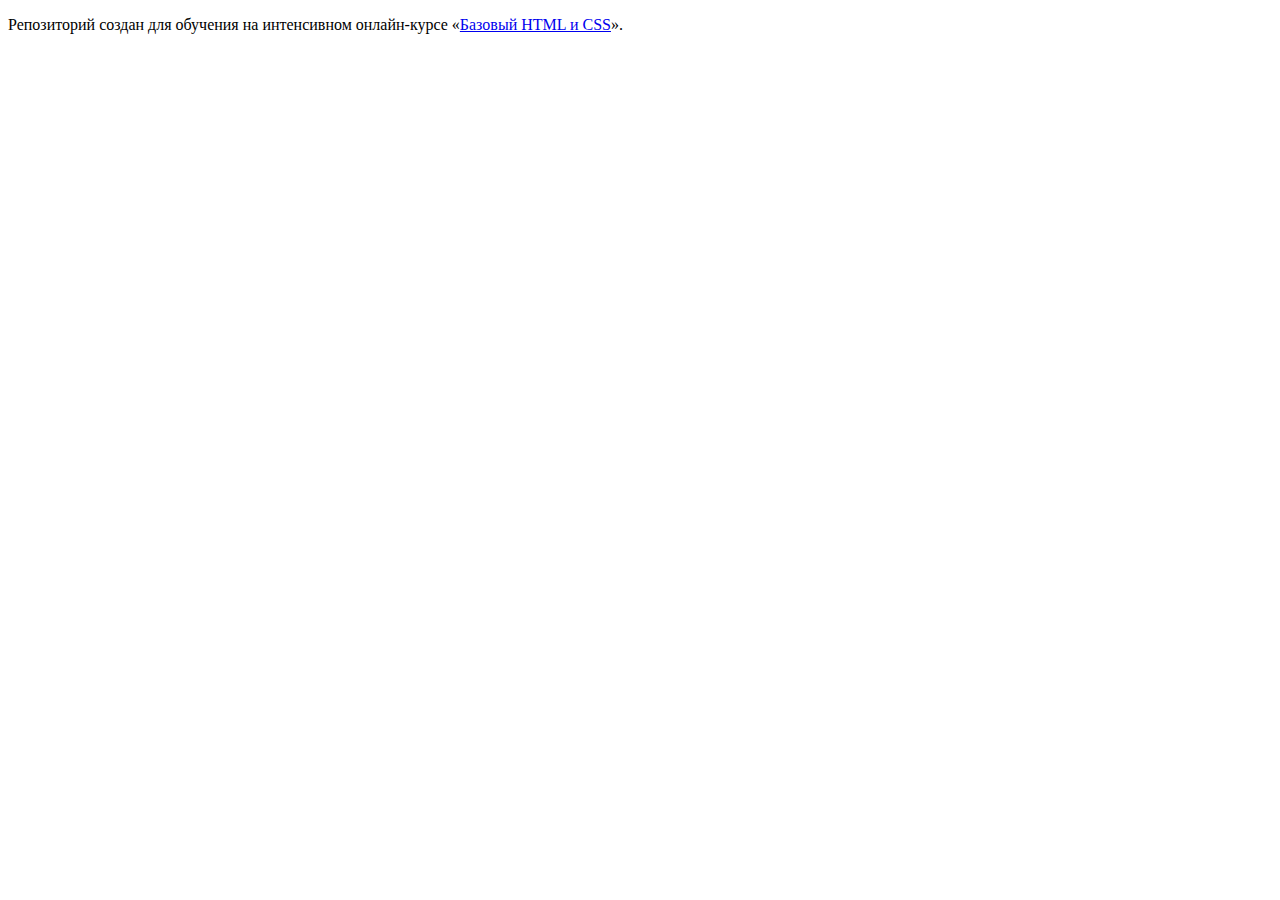
==== index.html @ d1afa4bc ":hatching_chick:" ====
<!DOCTYPE html>
<html lang="ru">
  <head>
    <meta charset="utf-8">
    <title>HTML Academy: Нёрдс</title>
  </head>
  <body>

    <p>Репозиторий создан для обучения на интенсивном онлайн‑курсе «<a href="https://htmlacademy.ru/intensive/htmlcss">Базовый HTML и CSS</a>».</p>

  </body>
</html>
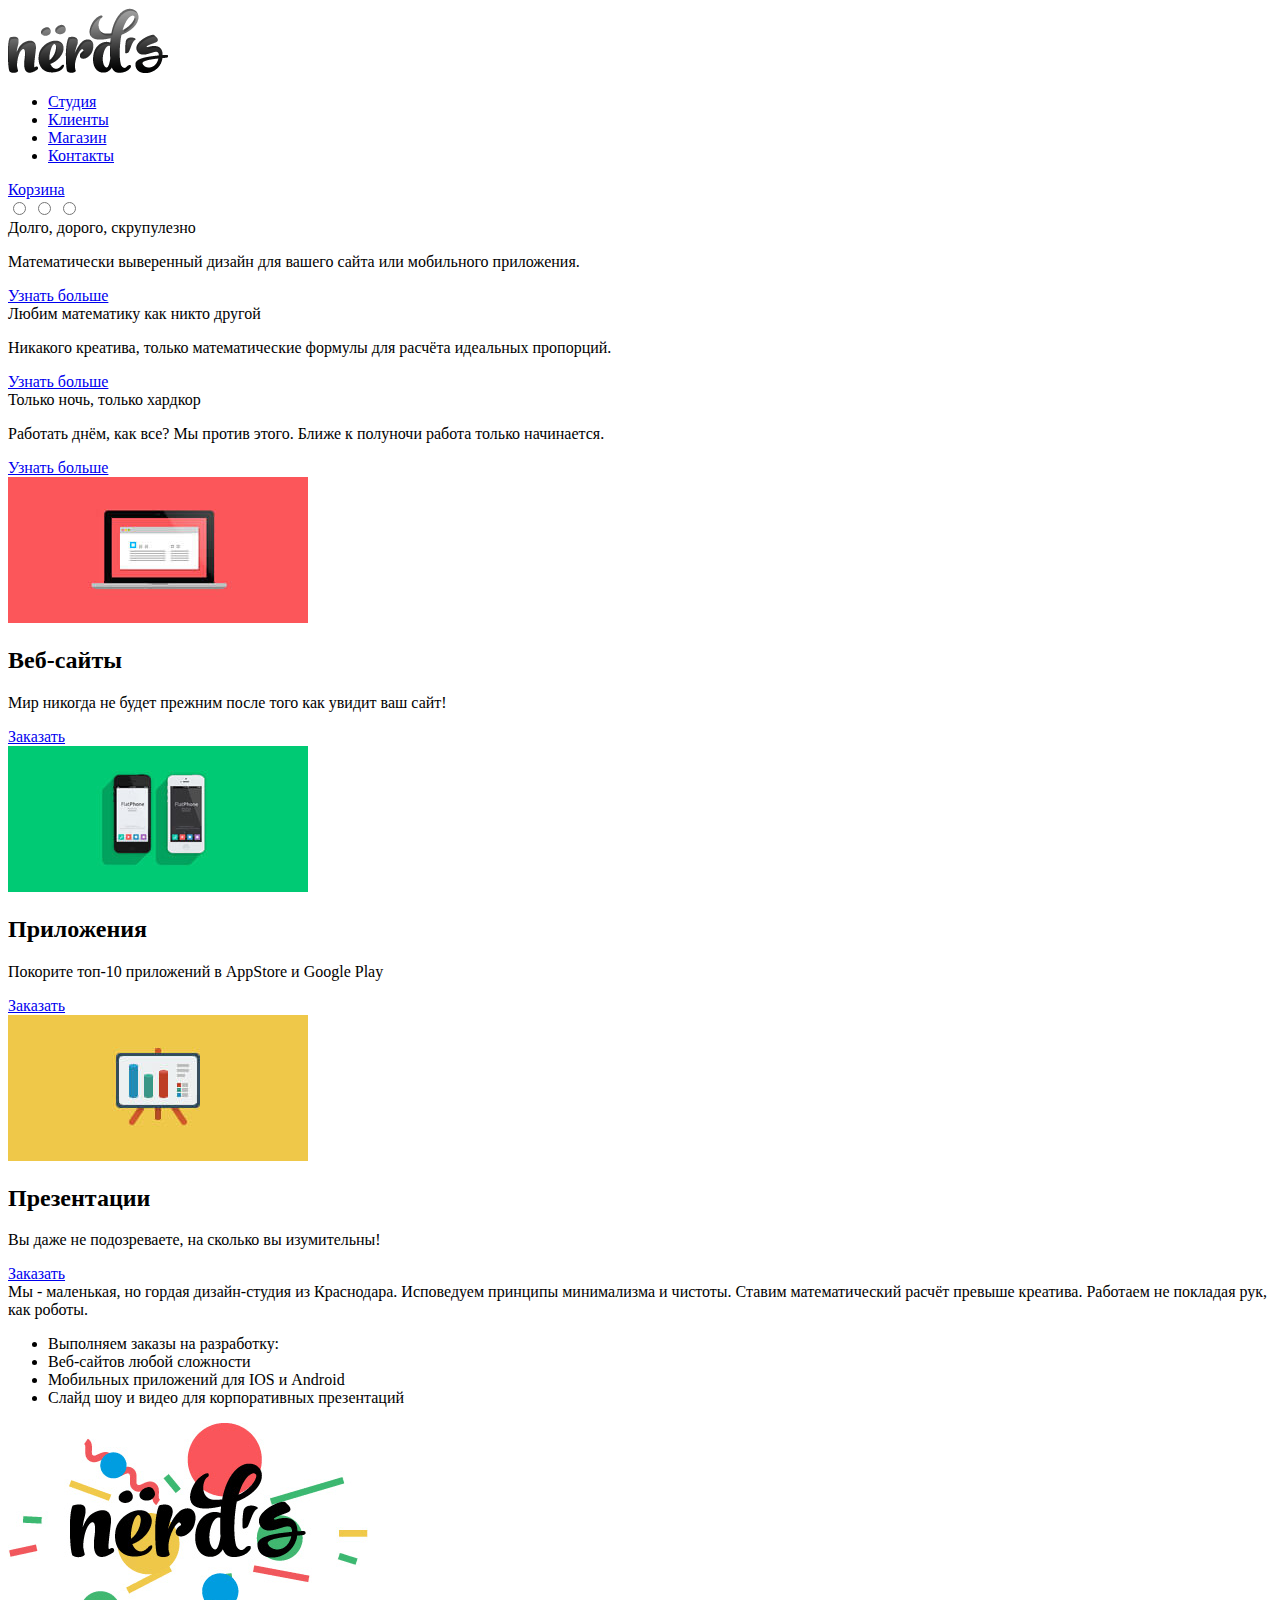
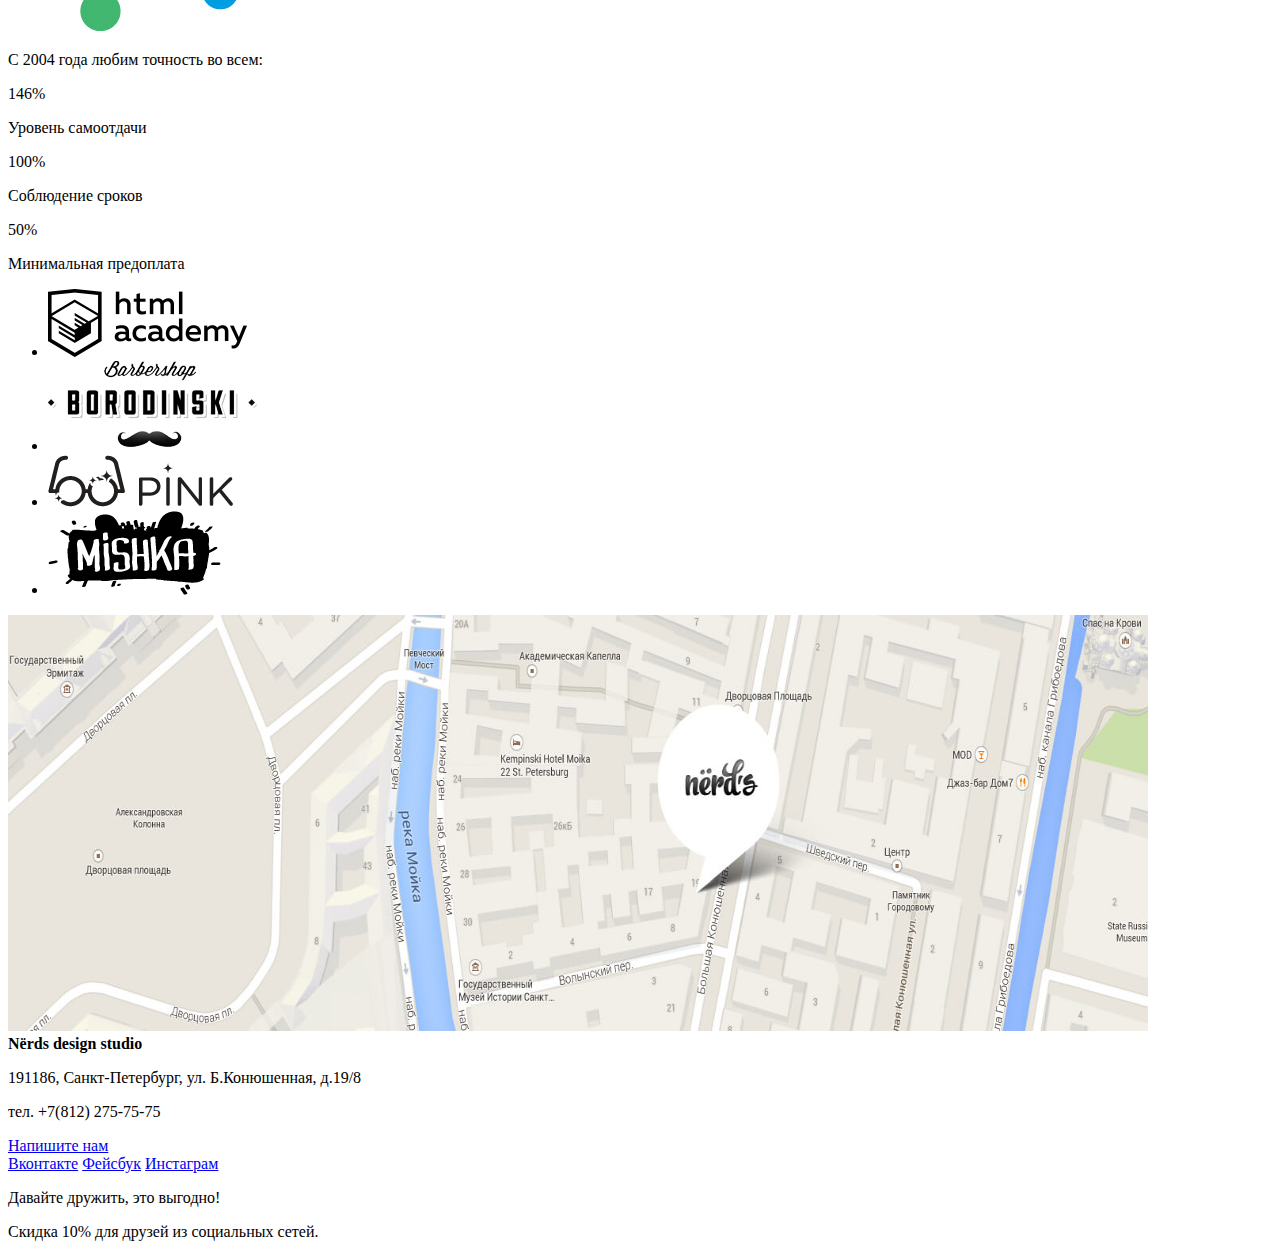
==== commit 8689090f: "Фотошоп сдача 2" ====
--- a/index.html
+++ b/index.html
@@ -1,12 +1,150 @@
 <!DOCTYPE html>
 <html lang="ru">
-  <head>
-    <meta charset="utf-8">
-    <title>HTML Academy: Нёрдс</title>
-  </head>
-  <body>
-
-    <p>Репозиторий создан для обучения на интенсивном онлайн‑курсе «<a href="https://htmlacademy.ru/intensive/htmlcss">Базовый HTML и CSS</a>».</p>
-
+    <head>
+        <meta charset="utf-8">
+        <title>Nerd's</title>
+    </head>
+    <body>
+        <header class="main-header">
+            <div class="container">
+               <nav class="site-navigation">
+                    <img class="logo" src="img/nerds-logo.png" width="160" height="65" alt="Nerd's">
+                    <ul class="item-navigation">
+                        <li class="menu-navigation"><a href="#">Студия</a></li>
+                        <li class="menu-navigation"><a href="#">Клиенты</a></li>
+                        <li class="menu-navigation"><a href="#">Магазин</a></li>
+                        <li class="menu-navigation"><a href="#">Контакты</a></li>
+                    </ul>
+              </nav>
+              
+              <div class="basket-header">
+                  <a class="basket" href="#">Корзина</a>
+              </div>
+            </div>
+        </header>
+        
+        <div class="slider">
+            <div class="container">
+                <input type="radio" class="slide" name="radioproducts" id="slide-1">
+                <input type="radio" class="slide" name="radioproducts" id="slide-2">
+                <input type="radio" class="slide" name="radioproducts" id="slide-3">
+                <label class="touch-slide" for="slide-1"></label>
+                <label class="touch-slide" for="slide-2"></label>
+                <label class="touch-slide" for="slide-3"></label>
+                
+                <div class="slide slide-1">
+                    <span class="name-slide-1">Долго, дорого, скрупулезно</span>
+                    <p>Математически выверенный дизайн для вашего сайта или мобильного приложения.</p>
+                    <a class="btn btn-slidе" href="#">Узнать больше</a>
+                </div>
+                
+                <div class="slide slide-2">
+                    <span class="name-slide-2">Любим математику как никто другой</span>
+                    <p>Никакого креатива, только математические формулы для расчёта идеальных пропорций.</p>
+                    <a class="btn btn-slidе" href="#">Узнать больше</a>
+                </div>
+                
+                <div class="slide slide-3">
+                    <span class="name-slide-3">Только ночь, только хардкор</span>
+                    <p>Работать днём, как все? Мы против этого. Ближе к полуночи работа только начинается.</p>
+                    <a class="btn btn-slidе" href="#">Узнать больше</a>
+                </div>
+            </div>
+        </div>
+        
+        <main>
+            <div class="container">
+                <section class="section">
+                  <div class="column">
+                      <img src="img/illustration-1.jpg" width="300" height="146" alt="Веб-сайты">
+                      <h2 class="section-name">Веб-сайты</h2>
+                      <p>Мир никогда не будет прежним после того как увидит ваш сайт!</p>
+                      <a class="btn btn-red" href="#">Заказать</a>
+                  </div>
+                  
+                  <div class="column">
+                      <img src="img/illustration-2.jpg" width="300" height="146" alt="Приложения">
+                      <h2 class="section-name">Приложения</h2>
+                      <p>Покорите топ-10 приложений в AppStore и Google Play</p>
+                      <a class="btn btn-green" href="#">Заказать</a>
+                  </div>
+                  
+                  <div class="column">
+                      <img src="img/illustration-3.jpg" width="300" height="146" alt="Презентации">
+                      <h2 class="section-name">Презентации</h2>
+                      <p>Вы даже не подозреваете, на сколько вы изумительны!</p>
+                      <a class="btn btn-yellow" href="#">Заказать</a>
+                  </div>
+              </section>
+                
+                <div class="about-us">
+                    <div class="about-us-main">
+                        <span class="slogan"> Мы - маленькая, но гордая дизайн-студия из Краснодара.</span>
+                        <span class="slogan-text">Исповедуем принципы минимализма и чистоты. Ставим математический расчёт превыше креатива. Работаем не покладая рук, как роботы.</span>
+                        <ul class="list">
+                            <li class="list-name">Выполняем заказы на разработку:</li>
+                            <li class="list-item">Веб-сайтов любой сложности</li>
+                            <li class="list-item">Мобильных приложений для IOS и Android</li>
+                            <li class="list-item">Слайд шоу и видео для корпоративных презентаций</li>
+                        </ul>
+                    </div>
+                    
+                    <div class="about-us-aside">
+                        <img src="img/nerds-illustration.png" width="360" height="208" alt="Nerd's-happy">
+                        <p>С 2004 года любим точность во всем:</p>
+                        <div class="block-right">
+                            <p class="percent">146%</p>
+                            <p class="explanation">Уровень самоотдачи</p>
+                        </div>
+                        
+                        <div class="block-right">
+                            <p class="percent">100%</p>
+                            <p class="explanation">Соблюдение сроков</p>
+                        </div>
+                        
+                        <div class="block-right">
+                            <p class="percent">50%</p>
+                            <p class="explanation">Минимальная предоплата</p>
+                        </div>
+                    </div>
+                </div>
+              
+              <div class="partners">
+                  <ul>
+                      <li class="logo-partner"><a href="https://htmlacademy.ru/intensive/htmlcss"><img src="img/logo-1.png" width="199" height="68" alt="Html Academy"></a></li>
+                      <li class="logo-partner"><a href="#"><img src="img/logo-2.png" width="209" height="90" alt="Barbershop Borodinski"></a></li>
+                      <li class="logo-partner"><a href="#"><img src="img/logo-3.png" width="185" height="52" alt="Pink"></a></li>
+                      <li class="logo-partner"><a href="#"><img src="img/logo-4.png" width="173" height="84" alt="Mishka"></a></li>
+                  </ul>
+              </div>
+          </div>
+          
+          <div class="map">
+              <img src="img/contacts.jpg" width="1140" height="416" alt="Санкт-Петербург, ул. Б.Конюшенная, д.19/8">
+              <div class="container">
+                  <div class="contact">
+                      <strong class="name">Nёrds design studio</strong>
+                      <p class="address">191186, Санкт-Петербург, ул. Б.Конюшенная, д.19/8</p>
+                      <p class="phone">тел. +7(812) 275-75-75</p>
+                      <a class="btn btn-map" href="#">Напишите нам</a>
+                  </div>
+              </div>
+            </div>
+      </main>
+      
+      <footer class="main-footer">
+          <div class="container">
+              <section class="footer-social">
+                  <a class="social-btn social-btn-vk" href="#">Вконтакте</a>
+                  <a class="social-btn social-btn-fb" href="#">Фейсбук</a>
+                  <a class="social-btn social-btn-inst" href="#">Инстаграм</a>
+              </section>
+              
+              <div class="friendship">
+                  <p class="sentence">Давайте дружить, это выгодно!</p>
+                  <p class="offer">Скидка 10% для друзей из социальных сетей.</p>
+              </div>
+          </div>
+      </footer>
   </body>
 </html>
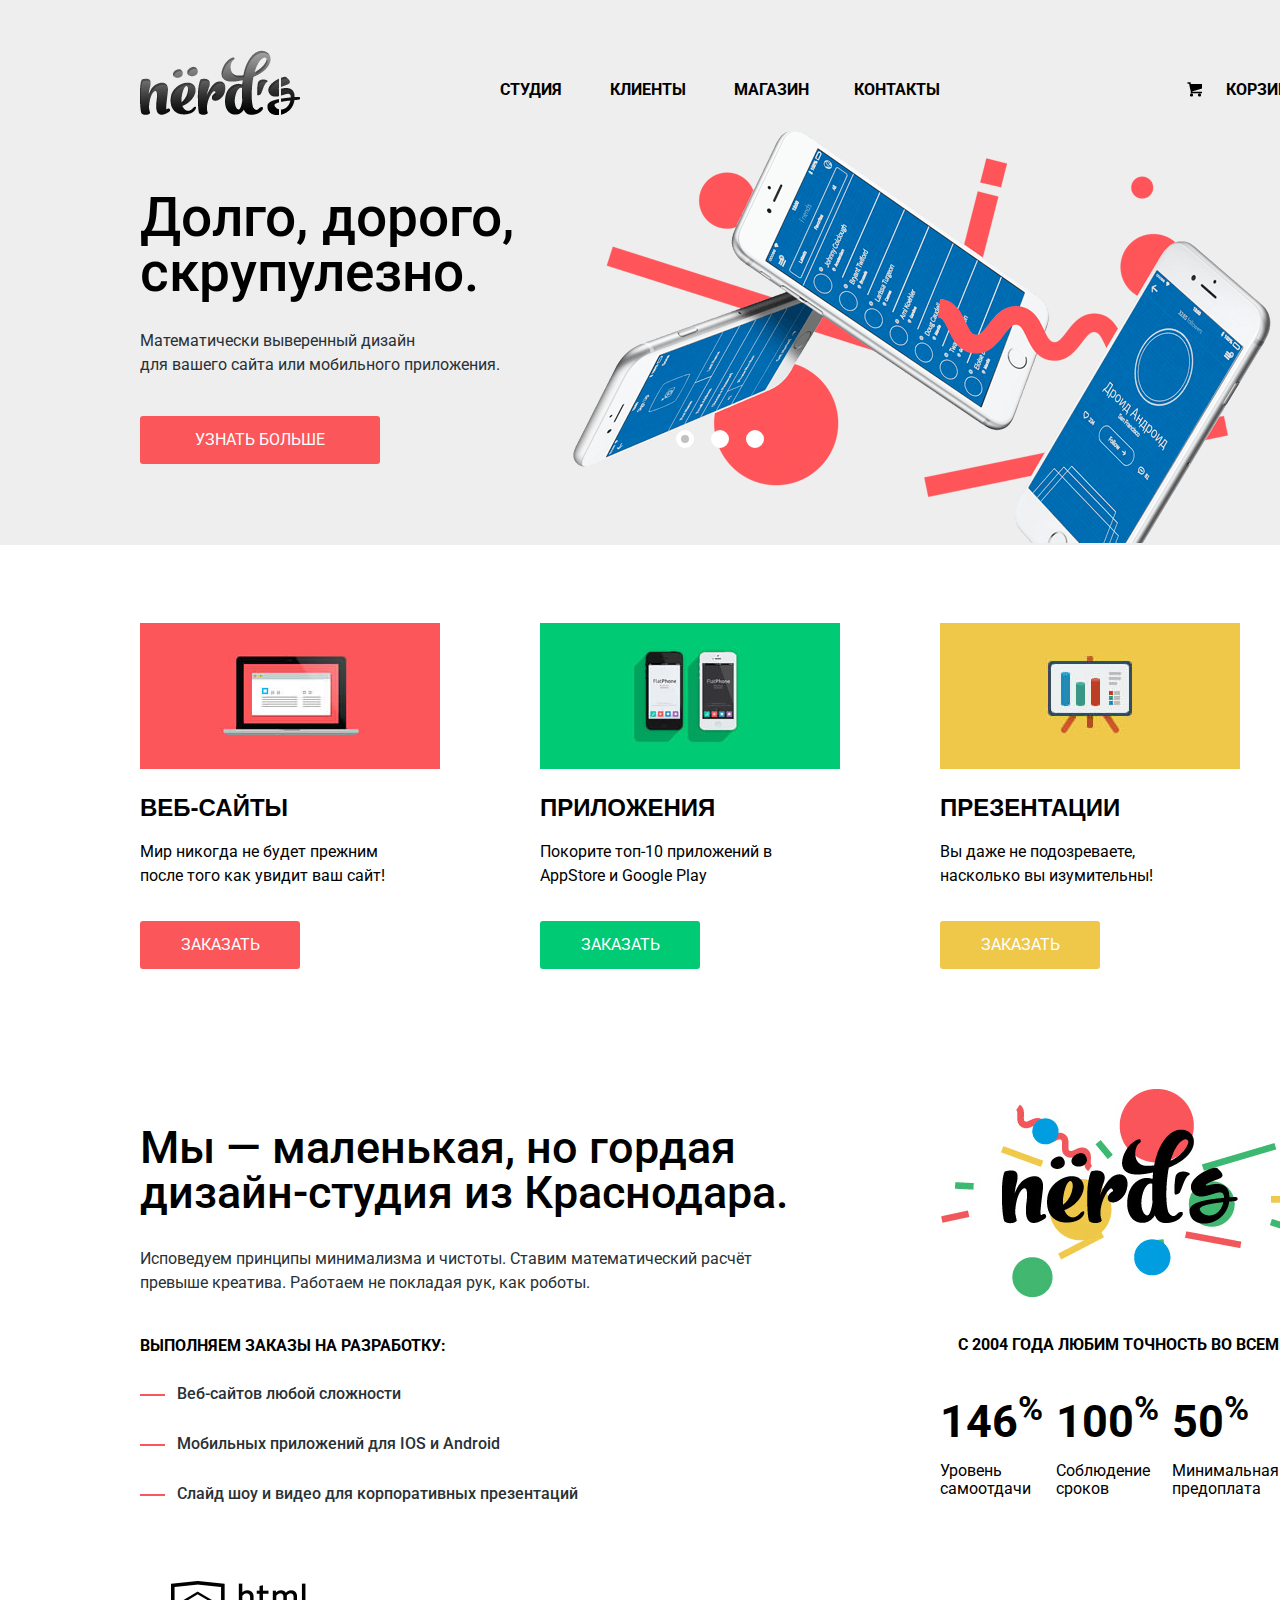
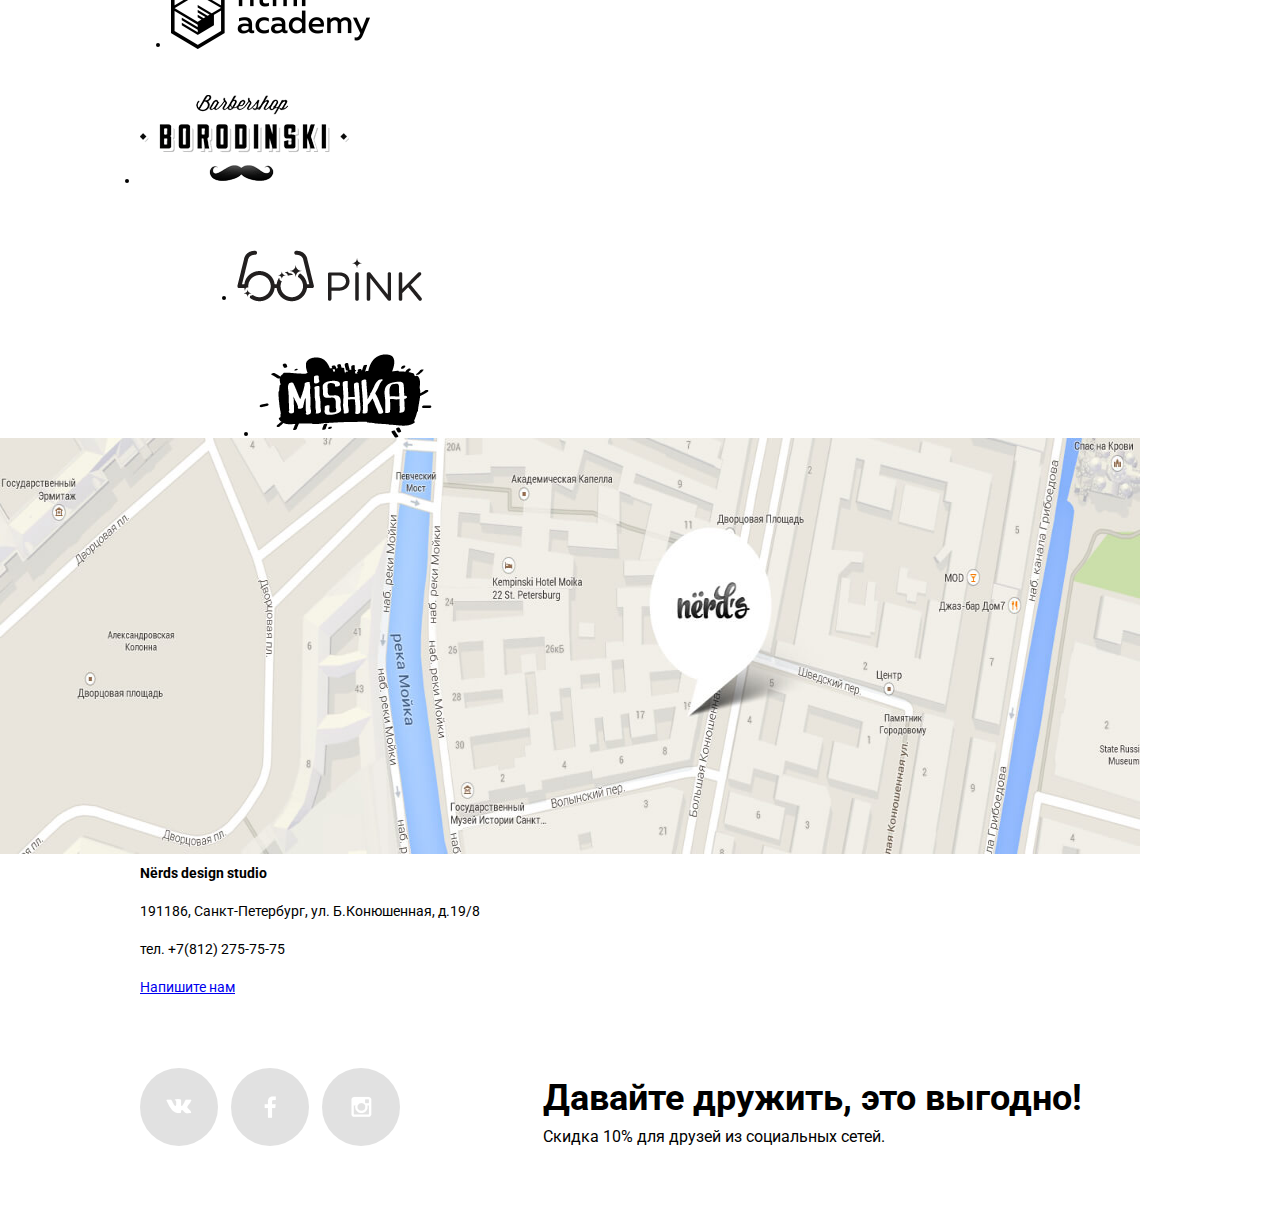
==== commit d5e3435d: "Пример работы" ====
--- a/index.html
+++ b/index.html
@@ -1,19 +1,34 @@
 <!DOCTYPE html>
 <html lang="ru">
+    
     <head>
         <meta charset="utf-8">
         <title>Nerd's</title>
+        <link rel="stylesheet" href="css/normalize.css">
+        <link rel="stylesheet" href="css/style.css">
+        <link href="https://fonts.googleapis.com/css?family=Roboto:400,500,700&amp;subset=cyrillic" rel="stylesheet">
     </head>
+    
     <body>
+        
         <header class="main-header">
-            <div class="container">
+            
+            <div class="container clearfix">
                <nav class="site-navigation">
                     <img class="logo" src="img/nerds-logo.png" width="160" height="65" alt="Nerd's">
                     <ul class="item-navigation">
-                        <li class="menu-navigation"><a href="#">Студия</a></li>
-                        <li class="menu-navigation"><a href="#">Клиенты</a></li>
-                        <li class="menu-navigation"><a href="#">Магазин</a></li>
-                        <li class="menu-navigation"><a href="#">Контакты</a></li>
+                        <li class="menu-navigation">
+                            <a href="#">Студия</a>
+                        </li>
+                        <li class="menu-navigation">
+                            <a href="#">Клиенты</a>
+                        </li>
+                        <li class="menu-navigation">
+                            <a href="inner.html">Магазин</a>
+                        </li>
+                        <li class="menu-navigation">
+                            <a href="#">Контакты</a>
+                        </li>
                     </ul>
               </nav>
               
@@ -21,40 +36,52 @@
                   <a class="basket" href="#">Корзина</a>
               </div>
             </div>
+            
         </header>
         
-        <div class="slider">
-            <div class="container">
-                <input type="radio" class="slide" name="radioproducts" id="slide-1">
-                <input type="radio" class="slide" name="radioproducts" id="slide-2">
-                <input type="radio" class="slide" name="radioproducts" id="slide-3">
-                <label class="touch-slide" for="slide-1"></label>
-                <label class="touch-slide" for="slide-2"></label>
-                <label class="touch-slide" for="slide-3"></label>
+        <div class="header">
+            <div class="slider">
+                <input type="radio" id="btn-1" name="toggle" checked>
+                <input type="radio" id="btn-2" name="toggle">
+                <input type="radio" id="btn-3" name="toggle">
                 
-                <div class="slide slide-1">
-                    <span class="name-slide-1">Долго, дорого, скрупулезно</span>
-                    <p>Математически выверенный дизайн для вашего сайта или мобильного приложения.</p>
-                    <a class="btn btn-slidе" href="#">Узнать больше</a>
+                <div class="slider-controls">
+                    <label for="btn-1"></label>
+                    <label for="btn-2"></label>
+                    <label for="btn-3"></label>
                 </div>
                 
-                <div class="slide slide-2">
-                    <span class="name-slide-2">Любим математику как никто другой</span>
-                    <p>Никакого креатива, только математические формулы для расчёта идеальных пропорций.</p>
-                    <a class="btn btn-slidе" href="#">Узнать больше</a>
-                </div>
-                
-                <div class="slide slide-3">
-                    <span class="name-slide-3">Только ночь, только хардкор</span>
-                    <p>Работать днём, как все? Мы против этого. Ближе к полуночи работа только начинается.</p>
-                    <a class="btn btn-slidе" href="#">Узнать больше</a>
+                <div class="slides">
+                    <div class="slide">
+                        <div class="slide-text">
+                            <div class="slide-title ">Долго, дорого, скрупулезно.</div>
+                            <p class="slide-info">Математически выверенный дизайн <br> для вашего сайта или мобильного приложения.</p>
+                            <a class="btn btn-slidе" href="#">Узнать больше</a>
+                        </div>
+                    </div>
+                    
+                    <div class="slide">
+                        <div class="slide-text">
+                            <div class="slide-title">Любим математику как никто другой</div>
+                            <p class="slide-info">Никакого креатива, только математические формулы для расчёта идеальных пропорций.</p>
+                            <a class="btn btn-slidе" href="#">Узнать больше</a>
+                        </div>
+                    </div>
+                    
+                    <div class="slide">
+                        <div class="slide-text">
+                            <div class="slide-title">Только ночь, только хардкор</div>
+                            <p class="slide-info">Работать днём, как все? Мы против этого. Ближе к полуночи работа только начинается.</p>
+                            <a class="btn btn-slidе" href="#">Узнать больше</a>
+                        </div>
+                    </div>
                 </div>
             </div>
         </div>
         
         <main>
             <div class="container">
-                <section class="section">
+                <section class="section clearfix">
                   <div class="column">
                       <img src="img/illustration-1.jpg" width="300" height="146" alt="Веб-сайты">
                       <h2 class="section-name">Веб-сайты</h2>
@@ -72,17 +99,17 @@
                   <div class="column">
                       <img src="img/illustration-3.jpg" width="300" height="146" alt="Презентации">
                       <h2 class="section-name">Презентации</h2>
-                      <p>Вы даже не подозреваете, на сколько вы изумительны!</p>
+                      <p>Вы даже не подозреваете, насколько вы изумительны!</p>
                       <a class="btn btn-yellow" href="#">Заказать</a>
                   </div>
               </section>
                 
-                <div class="about-us">
+                <div class="about-us clearfix">
                     <div class="about-us-main">
-                        <span class="slogan"> Мы - маленькая, но гордая дизайн-студия из Краснодара.</span>
+                        <span class="slogan"> Мы &#8212; маленькая, но гордая дизайн-студия из Краснодара.</span>
                         <span class="slogan-text">Исповедуем принципы минимализма и чистоты. Ставим математический расчёт превыше креатива. Работаем не покладая рук, как роботы.</span>
+                        <span class="list-name">Выполняем заказы на разработку:</span>
                         <ul class="list">
-                            <li class="list-name">Выполняем заказы на разработку:</li>
                             <li class="list-item">Веб-сайтов любой сложности</li>
                             <li class="list-item">Мобильных приложений для IOS и Android</li>
                             <li class="list-item">Слайд шоу и видео для корпоративных презентаций</li>
@@ -90,31 +117,39 @@
                     </div>
                     
                     <div class="about-us-aside">
-                        <img src="img/nerds-illustration.png" width="360" height="208" alt="Nerd's-happy">
-                        <p>С 2004 года любим точность во всем:</p>
+                        <img class="logo-mini" src="img/nerds-illustration.png" width="360" height="208" alt="Nerd's-happy">
+                        <p class="about-us-aside-title">С 2004 года любим точность во всем:</p>
                         <div class="block-right">
-                            <p class="percent">146%</p>
+                            <p class="percent">146<sup>%</sup></p>
                             <p class="explanation">Уровень самоотдачи</p>
                         </div>
                         
                         <div class="block-right">
-                            <p class="percent">100%</p>
+                            <p class="percent">100<sup>%</sup></p>
                             <p class="explanation">Соблюдение сроков</p>
                         </div>
                         
                         <div class="block-right">
-                            <p class="percent">50%</p>
+                            <p class="percent">50<sup>%</sup></p>
                             <p class="explanation">Минимальная предоплата</p>
                         </div>
                     </div>
                 </div>
               
-              <div class="partners">
-                  <ul>
-                      <li class="logo-partner"><a href="https://htmlacademy.ru/intensive/htmlcss"><img src="img/logo-1.png" width="199" height="68" alt="Html Academy"></a></li>
-                      <li class="logo-partner"><a href="#"><img src="img/logo-2.png" width="209" height="90" alt="Barbershop Borodinski"></a></li>
-                      <li class="logo-partner"><a href="#"><img src="img/logo-3.png" width="185" height="52" alt="Pink"></a></li>
-                      <li class="logo-partner"><a href="#"><img src="img/logo-4.png" width="173" height="84" alt="Mishka"></a></li>
+              <div class="partners clearfix">
+                  <ul class="partner-list">
+                      <li class="logo-partner academy">
+                          <a href="https://htmlacademy.ru/intensive/htmlcss"><img src="img/logo-1.png" width="199" height="68" alt="Html Academy"></a>
+                      </li>
+                      <li class="logo-partner barbershop">
+                          <a href="#"><img src="img/logo-2.png" width="209" height="90" alt="Barbershop Borodinski"></a>
+                      </li>
+                      <li class="logo-partner pink">
+                          <a href="#"><img src="img/logo-3.png" width="185" height="52" alt="Pink"></a>
+                      </li>
+                      <li class="logo-partner mishka">
+                          <a href="#"><img src="img/logo-4.png" width="173" height="84" alt="Mishka"></a>
+                      </li>
                   </ul>
               </div>
           </div>
@@ -134,11 +169,23 @@
       
       <footer class="main-footer">
           <div class="container">
-              <section class="footer-social">
-                  <a class="social-btn social-btn-vk" href="#">Вконтакте</a>
-                  <a class="social-btn social-btn-fb" href="#">Фейсбук</a>
-                  <a class="social-btn social-btn-inst" href="#">Инстаграм</a>
-              </section>
+              <ul class="footer-social">
+                  <li>
+                      <a class="social-btn social-btn-vk" href="#">
+                          <span class="visually-hidden">Вконтакте</span>
+                      </a>
+                  </li>
+                  <li>
+                      <a class="social-btn social-btn-fb" href="#">
+                          <span class="visually-hidden"> Фейсбук</span>
+                      </a>
+                  </li>
+                  <li>
+                      <a class="social-btn social-btn-insta" href="#">
+                          <span class="visually-hidden">Инстаграм</span>
+                      </a>
+                  </li>
+              </ul>
               
               <div class="friendship">
                   <p class="sentence">Давайте дружить, это выгодно!</p>
@@ -146,5 +193,30 @@
               </div>
           </div>
       </footer>
+        
+    <div class="container">    
+      <section class="modal modal-login">
+          <h2>Напишите нам</h2>
+          <form class="contact-us" method="post" action="#">
+              <p>
+                  <label class="name"> Ваше имя:
+                      <input type="text" name="name" placeholder="Представьтесь пожалуйста">
+                  </label>
+             </p>
+             <p>
+                 <label class="email">Ваш e-mail:
+                     <input type="email" name="email" placeholder="Для отправки ответа"></label> 
+             </p>
+             <p class="comments">
+                 <label class="text-email">Текст письма:
+                     <input type="text" name="text-email" placeholder="Текст письма в свободной форме">
+                 </label>
+             </p>
+             <button class="btn" type="submit">Отправить</button>
+        </form>
+          <button class="modal-close" type="button">Закрыть</button>
+      </section>
+        </div>
+        
   </body>
 </html>
--- a/css/style.css
+++ b/css/style.css
@@ -0,0 +1,1228 @@
+html,
+body {
+    min-width: 1440px;
+    min-height: 2476px;
+    margin: 0;
+    padding: 0;
+    font-weight: 400;
+    font-size: 14px;
+    line-height: 24px;
+    font-family: "Roboto", "Arial", sans-serif;
+    background: #ffffff;
+    color: #000000;
+}
+
+/*распорка*/
+.clearfix::after { 
+  content: "";
+  display: table;
+  clear: both;
+}
+/*задаём серый фон хедеру и слайдеру*/
+.main-header, /*Хедер*/
+.header, /*Слайдер*/
+.title {
+    background: #eeeeee;
+}
+/*Убираем у ссылок декоративный эффект*/
+.menu-navigation a,
+.menu-navigation-active a,
+.basket {
+    text-decoration: none;
+    text-transform: uppercase;
+    color: #000000;
+}
+
+/*Центровщик*/
+.container {
+    width: 1160px;
+    padding: 0 10px;
+    margin: 0 auto; /*центрует*/
+}
+
+.container-inner {
+    width: 1200px;
+    padding: 0 20px;
+    margin: 0 auto; /*центрует*/
+}
+.visually-hidden { /*Доступное скрытие элементов*/
+    position: absolute;
+    clip: rect (0 0 0 0);
+    overflow: hidden;
+    width: 1px;
+    height: 1px;
+    margin: -1px;
+    border: 0;
+    padding: 0;
+}
+
+/*-------------------СТИЛИ ГЛАВНОЙ СТРАНИЦЫ-----------------*/
+
+-----------------------------/*ХЕДЕР*/
+
+.site-navigation {
+    min-width: 940px;
+    float: left;
+}
+
+.site-navigation .logo {
+    width: 160px;
+    height: 65px;
+    float: left;
+    margin-top: 50px;
+    margin-right: 200px;
+}
+
+.site-navigation .logo:hover {
+    opacity: 0.8;
+}
+
+.site-navigation .logo:active {
+    opacity: 0.3;
+}
+
+.site-navigation ul {
+    list-style: none;
+    margin: 0;
+    padding: 0;
+    font-size: 0;
+    min-width: 440px;
+    float: left;
+    margin-top: 75px;
+}
+
+.site-navigation li {
+    float: left;
+    min-width: 110px;
+    text-align: justify;
+    font-size: 16px;
+    font-weight: 700;
+    line-height: 30px;
+    margin: auto;
+}
+
+.site-navigation li a {
+    display: block;
+    margin: auto;
+}
+
+.site-navigation li:nth-child(2) {
+    margin-right: 14px;
+}
+
+.site-navigation li:nth-child(3) {
+    margin-right: 10px;
+}
+
+.site-navigation a:hover {
+    color: #fb565a;
+}
+
+.site-navigation a:active {
+    color: #a6a6a6;
+}
+
+.basket-header {
+    float: right;
+    max-width: 160px;
+}
+
+.basket {
+    display: inline-block;
+    vertical-align: top;
+    font-size: 16px;
+    font-weight: 700;
+    line-height: 30px;
+    padding-top: 75px;
+    position: relative;
+}
+
+.basket:hover {
+    color: #fb565a;
+}
+
+.basket:active {
+    color: #a6a6a6;
+}
+
+.basket::before {
+    content: "";
+    width: 15px;
+    height: 15px;
+    position: absolute;
+    top: 82px;
+    right: 98px;
+    background: url("/img/cart-icon.png") no-repeat;
+}
+
+-----------------------------/*CДАЙДЕР*/
+
+.header {
+    padding: 0;
+    background: #eeeeee;
+}
+
+.slider {
+    position: relative;
+    width: 1160px;
+    height: 430px;
+    margin: 0 auto;
+}
+
+/*Стилизация радиобаттонов*/
+
+.slider input[type=radio] {
+    position: absolute;
+    opacity: 0;
+}
+
+.slider-controls {
+    position: absolute;
+    bottom: 95px;
+    left: 50%;
+    width: 160px;
+    height: 20px;
+    margin-left: -80px;
+    text-align: center;
+    z-index: 1000;
+}
+
+.slider-controls label {
+    display: inline-block;
+    width: 8px;
+    height: 8px;
+    margin:0 7px;
+    background: white;
+    border: 5px solid white;
+    vertical-align: top;
+    border-radius: 50%;
+    cursor: pointer;
+}
+
+/*Стилизация радиобаттонов в слайдере при переключении*/
+
+#btn-1:checked ~ .slider-controls label[for="btn-1"],
+#btn-2:checked ~ .slider-controls label[for="btn-2"],
+#btn-3:checked ~ .slider-controls label[for="btn-3"] { 
+    background: #c1c1c1;
+}
+
+/*Оживление слайдера*/
+
+.slide {
+    display: none;
+}
+
+#btn-1:checked ~ .slides .slide:nth-child(1) { 
+    display: block;
+}
+
+#btn-2:checked ~ .slides .slide:nth-child(2) { 
+    display: block;
+}
+
+#btn-3:checked ~ .slides .slide:nth-child(3) { 
+    display: block;
+}
+
+/*Подключение и расположение изображений каждого слайда*/
+
+.slide:nth-child(1) {
+    background-image: url("/img/slide1.png");
+    background-repeat: no-repeat;
+    background-position: 100% 15px;
+    background-position-x: 433px;
+}
+
+.slide:nth-child(2) {
+    background-image: url("/img/slide2.png");
+    background-repeat: no-repeat;
+    background-position: 100% 0;
+}
+
+.slide:nth-child(3) {
+    background-image: url("/img/slide3.png");
+    background-repeat: no-repeat;
+    background-position: 100% 15px;
+}
+
+/*Стилизация текста и кнопки слайдера*/
+
+.slide {
+    position: absolute;
+    top: 0;
+    left: 0;
+    width: 100%;
+    height: 100%;
+    overflow: hidden;
+}
+
+.slide-text {
+    font-size: 16px;
+    font-weight: 400;
+    color: #283136;
+    font-family: "Roboto", "Arial", sans-serif; 
+    padding: 75px 0;
+}
+
+.slide-title {
+    font-size: 55px;
+    line-height: 1;
+    font-weight: 500;
+    color: black;
+    margin-bottom: 29px;
+}
+
+.slide-info {
+    margin-bottom: 39px;
+}
+
+.slide .btn {
+    display: block;
+    width: 240px;
+    padding: 12px 0;
+    margin-bottom: 80px;
+    font-size: 16px;
+    color: white;
+    text-transform: uppercase;
+    text-align: center;
+    text-decoration: none;
+    background: #fb565a;
+    border-radius: 3px;
+}
+
+.slide .btn:hover {
+    background: #e74246;
+}
+
+.slide .btn:active {
+    background: #d7373b;
+    color: rgba(255, 255, 255, 0.3);
+}
+
+/*Размер текстового контейнера каждого слайда*/
+
+/*Слайд №1*/
+
+.slide:nth-child(1) .slide-text {
+    width: 380px;
+}
+
+/*Слайд №2*/
+
+.slide:nth-child(2) .slide-text {
+    width: 520px;   
+}
+
+.slide:nth-child(2) .slide-info {
+    width: 415px;
+}
+
+ /*Слайд №3*/
+
+.slide:nth-child(3) .slide-text {
+    width: 415px;   
+}
+
+.slide:nth-child(3) .slide-info {
+    width: 360px;
+}
+
+/*ЧАСТЬ ПОСЛЕ ХЕДЕРА*/
+
+.header /*Отступ для меню после слайдера*/ {
+    margin-bottom: 78px;
+}
+
+.column {
+    float: left;
+    width: 360px;
+    margin-right: 40px;
+    font-size: 16px;
+}
+
+.column p {
+    width: 260px;
+    margin-bottom: 33px;
+}
+    
+.column:last-child {
+  margin-right: 0;
+    float: right;
+}
+
+.section-name {
+    font-family: Roboto Bold, sans-serif; 
+    font-size: 24px;
+    color: #000000;
+    text-transform: uppercase;
+}
+
+.column .btn {
+    display: block;
+    width: 160px;
+    padding: 12px 0;
+    margin-bottom: 80px;
+    font-size: 16px;
+    color: white;
+    text-transform: uppercase;
+    text-align: center;
+    text-decoration: none;
+    border-radius: 3px;
+}
+
+.column .btn:active {
+   color: rgba(255, 255, 255, 0.3);
+}
+
+.column .btn-red {
+    background: #fb565a;
+}
+
+.column .btn-red:hover {
+    background: #e74246;
+}
+
+.column .btn-red:active {
+    background: #d7373b;
+}
+
+.column .btn-green {
+    background: #00ca74;
+}
+
+.column .btn-green:hover {
+    background: #00bc6c;
+}
+
+.column .btn-green:active {
+    background: #00aa62;
+}
+
+.column .btn-yellow {
+    background: #efc84a;
+}
+
+.column .btn-yellow:hover {
+    background: #eab534;
+}
+
+.column .btn-yellow:active {
+    background: #e5a722;
+}
+
+/*СЛОГАН*/
+
+.about-us {
+    margin-bottom: 59px;
+}
+
+/*ЛЕВАЯ ЧАСТЬ*/
+
+.about-us-main {
+    padding-top: 76px;
+    float: left;
+    width: 660px;
+    position: relative;
+}
+
+.slogan {
+    font-size: 45px;
+    font-weight: 500;
+    line-height: 45px;
+}
+
+.slogan-text  {
+    display: block;
+    width: 620px;
+    margin-top: 32px;
+    font-size: 16px;
+    line-height: 24px;
+    color: #283136;
+}
+
+.about-us-main .list-name {
+    display: block;
+    margin-top: 39px;
+    font-size: 16px;
+    line-height: 24px;
+    font-weight: 700;
+    color: black;
+    text-transform: uppercase;
+}
+
+.about-us-main ul {
+    list-style: none;
+    margin: 0;
+    padding: 0;
+    margin-top: 11px;
+}
+
+.about-us-main .list-item {
+    position: relative;
+    line-height: 50px;
+    padding-left: 37px;
+    font-size: 16px;
+    color: #283136;
+    font-weight: 500;
+}
+
+/*ДЕКОРАТИВНЫЕ КРАСНЫЕ ТИРЕ*/
+
+.about-us-main .list-item::after {
+    content: "";
+    position: absolute;
+    width: 25px;
+    height: 2px;
+    background-color: #fb565a;
+    top: 50%;
+    left: 0;
+}
+
+/*ПРАВАЯ ЧАСТЬ*/
+
+.about-us-aside {
+    float: right;
+    width: 360px;
+    font-size: 0;
+}
+
+.about-us-aside .logo-mini {
+    margin-top: 40px;
+    margin-bottom: 8px;
+}
+
+.about-us-aside-title {
+    font-size: 16px;
+    line-height: 24px;
+    font-weight: 700;
+    color: black;
+    text-transform: uppercase; 
+    text-align: left;
+    padding-left: 18px;
+    margin-bottom: 53px;
+}
+
+.block-right {
+    display: inline-block;
+    width: 116px;
+    vertical-align: top;
+    margin: 0;
+    padding: 0;
+}
+
+.block-right .percent {
+    width: 115px;
+    text-align: left;
+    font-size: 45px;
+    font-weight: 700;
+    margin: 0;
+    margin-bottom: 28px;
+}
+
+.block-right .explanation {
+    width: 115px;
+    vertical-align: top;
+    font-size: 16px;
+    line-height: 18px;
+    text-transform: none; 
+    margin: 0;
+    text-align: left;
+}
+
+------------------------/*ПАРТНЁРЫ*/
+
+.partners {
+    min-height: 182px;
+    border-bottom: 2px solid #eeeeee;
+    border-top: 2px solid #eeeeee;
+    position: relative;
+}
+
+.partner-list {
+    margin: 0;
+    padding: 0;
+}
+
+.logo-partner:hover {
+    opacity: 1;
+}
+
+/*ПОЗИЦИОНИРОВАНИЕ СЕРЫХ ПОЛОСОК У ПАРТНЁРОВ*/
+
+.barbershop::after,
+.pink::after,
+.mishka::after {
+    content: "";
+    position: absolute;
+    width: 2px;
+    height: 52px;
+    background-color: #eeeeee;
+    top: 64px;
+}
+
+.barbershop::after {
+    left: 279px;
+}
+
+.pink::after {
+    left: 579px;
+}
+
+.mishka::after {
+    right: 279px;
+}
+
+-------------------/*ЦЕНТРОВКА ЛОГОТИПОВ*/
+
+.logo-partner {
+    display: inline-block;
+    vertical-align: top;
+    opacity: 0.2;
+    list-style: none;
+}
+
+.academy {
+    margin-top: 62px;
+    margin-left: 31px;
+    margin-right: 94px;
+    height: 68px;
+}
+
+.barbershop {
+    margin-top: 46px;
+    height: 90px;
+}
+
+.pink {
+    height: 52px;
+    margin-left: 97px;
+    margin-top: 65px;
+}
+
+.mishka {
+    height: 84px;
+    margin-top: 52px;
+    margin-left: 119px;
+}
+
+-----------------------------/*карта*/
+.map {
+    margin: 0 auto; /*центрует*/ 
+    padding: 0 auto;
+    width: 1140px;
+    height: 416px;
+    margin-top: 80px;
+}
+
+------------------------/*Контакты на карте*/
+.contact{
+    display: none;
+}
+
+------------------------------/*Футер*/
+.main-footer {
+    min-height: 217px;
+    background-color: #ffffff;
+}
+
+.footer-social,
+.footer-social li,
+.friendship {
+    display: inline-block;
+    vertical-align: middle;
+    margin: 0;
+    padding: 0;
+}
+
+.footer-social {
+    list-style: none;
+    width: 280px;
+    height: 210px;
+}
+
+.social-btn {
+    display: inline-block;
+    width: 78px;
+    height: 78px;
+    border-radius: 50%;
+    background-color: #e1e1e1;
+    margin-right: 10px;
+    margin-left: 0;
+    margin-top: 69px;
+}
+
+.social-btn-vk {
+    background-image: url(/img/vk-icon.png);
+    background-position: center;
+    background-repeat: no-repeat;
+}
+
+.social-btn-fb {
+    background-image: url(/img/fb-icon.png);
+    background-position: center;
+    background-repeat: no-repeat;
+}
+
+.social-btn-insta {
+    background-image: url(/img/insta-icon.png);
+    background-position: center;
+    background-repeat: no-repeat;
+}
+
+.social-btn:hover {
+    background-color: #e74246;
+}
+
+.social-btn:active {
+    background-color: #d7373b;
+}
+
+.social-btn-fb:active {
+    background-image: url(/img/fb-icon-a.png);
+}
+
+.social-btn-vk:active {
+    background-image: url(/img/vk-icon-a.png);
+}
+
+.social-btn-insta:active {
+    background-image: url(/img/insta-icon-a.png);
+}
+
+.main-footer .sentence {
+    font: inherit;
+    font-size: 36px;
+    line-height: 36px;
+    font-weight: 700;
+    margin-bottom: 10px;
+    margin-left: 120px;
+}
+
+.offer {
+    font-size: 16px;
+    line-height: 22px;
+    margin-top: 0;
+    margin-left: 120px;
+}
+
+-------------------------/*Модальное окно*/
+.modal,
+.modal-login {
+    display: none;
+    width: 960px;
+    height: 590px;
+    /*display: block;*/
+    box-shadow: 20px 40px 20px 40px rgba(0,0,0,0.75);
+}
+
+.modal h2 {
+    font-size: 45px;
+    line-height: 45px;
+    font-weight: 500;
+    margin-left: 100px;
+    padding-top: 60px;
+}
+
+.modal .contact-us {
+    width: 780px;
+    margin-left: 100px;
+}
+
+.contact-us p {
+    display: inline-block;
+    width: 380px;
+}
+
+.contact-us .comments {
+    display: block;
+    width: auto;
+}
+
+.modal input {
+    width: 360px;
+    height: 50px;
+    padding-left: 15px;
+}
+
+.modal input[name="text-email"] {
+    width: 760px;
+    height: 118px;
+}
+
+.modal .btn {
+    display: block;
+    width: 260px;
+    padding: 12px 0;
+    margin-bottom: 80px;
+    font-size: 16px;
+    line-height: 18px;
+    color: white;
+    text-align: center;
+    text-decoration: none;
+    border-radius: 3px;
+    background: #fb565a;
+    border: none;
+    text-transform: uppercase;
+}
+
+.modal .btn:hover {
+    background: #e74246;
+}
+
+.modal .btn:active {
+    background: #d7373b;
+    color: rgba(255, 255, 255, 0.3);
+}
+
+/*-------------------СТИЛИ СТРАНИЦЫ МАГАЗИН-------------------*/
+
+/*-----------Подчёркивание активных пунктов навигации-----------*/
+.menu-navigation-active {
+    position: relative;
+    background-color: none;
+}
+
+.menu-navigation-active a:hover {
+    background: none;
+}
+
+.menu-navigation-active::after {
+    content: "";
+    position: absolute;
+    right: 35px;
+    bottom: -5px;
+    left: 0;
+    height: 2px;
+    background-color: #fb565a;
+    
+}
+/*-----------Заголовок---------*/
+
+.title {
+    height: 240px;
+    margin-bottom: 55px;
+}
+
+.title .heading {
+    font-size: 55px;
+    font-weight: 500;
+    text-align: center;
+    padding-top: 91px;
+    margin-top: 0;
+}
+
+/*-----------ФИЛЬТРЫ---------*/
+
+.filters fieldset,
+.sorting fieldset {
+    border: none;
+}
+
+/*------Левые фильтры--------*/
+
+.container-inner .filters {
+    width: 260px;
+    float: left;
+    text-align: left;
+}
+
+.filtres-name {
+    font-size: 18px;
+    line-height: 30px;
+    letter-spacing: 1px;
+    margin-left: 2px;
+    font-family: "Roboto", "Arial", sans-serif;
+    font-weight: 700;
+    text-transform: uppercase;
+    margin-bottom: 42px;
+    text-align: left;
+}
+
+.variant2 {
+    margin-bottom: 17px;
+}
+
+/*Стилизация радиобаттонов и чекбоксов в левом фильтре*/
+
+.filtres-radio,
+.filtres-checkbox {
+    position: relative;
+    padding-left: 30px;
+    cursor: pointer;
+    color: #283136;
+}
+
+.filtres-radio:hover,
+.filtres-checkbox:hover,
+.filtres-radio:focus,
+.filtres-checkbox:focus {
+    color: #000000;
+}
+
+.filtres-radio:disabled,
+.filtres-checkbox:disabled {
+    opacity: 0.3;
+}
+
+/*Стилизация радиобаттонов и чекбоксов при наведении*/
+
+.filtres-radio input[type="radio"]:checked:hover + .radio-indicator::after,
+.filtres-checkbox input[type="checkbox"]:checked:hover + .checkbox-indicator::before,
+.filtres-checkbox input[type="checkbox"]:checked:hover + .checkbox-indicator::after {
+    background-color: #4d4d4d;
+}
+
+.filtres-radio input[type="radio"]:hover + .radio-indicator, 
+.filtres-checkbox input[type="checkbox"]:hover + .checkbox-indicator {
+      border-color: #4d4d4d;
+}
+
+/*Стилизация радиобаттонов*/
+
+.filtres-radio input[type="radio"] + .radio-indicator {
+    position: absolute;
+    top: 0;
+    left: 0;
+    width: 17px;
+    height: 17px;
+    border: 4px solid #b8b8b8;
+    border-radius: 50%;
+}
+
+.filtres-radio input[type="radio"]:checked + .radio-indicator::after {
+    content: "";
+    position: absolute;
+    top: 4px;
+    left: 4px;
+    width: 9px;
+    height: 9px;
+    background-color: #b8b8b8;
+    border-radius: 50%;
+}
+
+/*Стилизация чекбоксов*/
+
+.filtres-checkbox input[type="checkbox"] + .checkbox-indicator {
+    position: absolute;
+    top: 0;
+    left: 0;
+    width: 21px;
+    height: 21px;
+    border: 2px solid #b8b8b8;
+    border-radius: 3px;
+}
+
+.filtres-checkbox input[type="checkbox"]:checked + .checkbox-indicator::before,
+.filtres-checkbox input[type="checkbox"]:checked + .checkbox-indicator::after {
+    content: "";
+    position: absolute;
+    width: 4px;
+    background-color: #b8b8b8;
+}
+
+.filtres-checkbox input[type="checkbox"]:checked + .checkbox-indicator::before {
+    transform: rotate(-45deg);
+    height: 11px;
+    left: 6px;
+    bottom: 5px;
+}
+
+.filtres-checkbox input[type="checkbox"]:checked + .checkbox-indicator::after {
+    height: 20px;
+    transform: rotate(45deg);
+    right: 2px;
+    bottom: 4px;
+    box-shadow: 0 -6px 0 2px #ffffff;
+} 
+
+/*СЛОЖНЫЙ ФИЛЬТР*/
+
+form .price {
+    width: 260px;
+    margin-left: 8px;
+    margin-bottom: 47px;
+}
+
+.range {
+    position: relative;
+    height: 41px;
+    padding-top: 39px;
+    padding-right: 21px;
+    padding-left: 21px;
+    margin-bottom: 17px;
+    border-radius: 5px;
+    background: #f1f1f1;
+}
+
+.range .range-line {
+    height: 2px;
+    background: #d7dcde;
+}
+
+.range .range-inner {
+    width: 70%;
+    height: 2px;
+    background: #00ca74;
+}
+
+.range .range-point {
+    position: absolute;
+    top: 30px;
+    left: 0px;
+    width: 4px;
+    height: 4px;
+    cursor: pointer;
+    border: 8px solid #fff;
+    border-radius: 50%;
+    background: #ababab;
+    box-shadow: 0 2px 1px 0 #cfcfcf;
+}
+
+.range .point-min {
+    left: 50px;
+}
+
+.range .point-max {
+    left: 110px;
+}
+
+.indicator {
+    font-size: 0;
+}
+
+.indicator label {
+    font-size: 16px;
+    display: inline-block;
+    width: 50%;
+}
+
+.completely-max {
+    text-align: right;
+}
+
+.indicator input {
+    font-family: 'Roboto', 'Arial', sans-serif;
+    font-size: 16px;
+    text-transform: uppercase;
+    width: 60px;
+    margin-left: 7px;
+    padding: 8px 10px;
+    text-align: center;
+    color: #283136;
+    border: none;
+    border-radius: 5px;
+    background: #f1f1f1;
+}
+/*ФИЛЬТР СЕТКА*/
+
+.filters .net {
+    
+}
+
+/*ФИЛЬТР ОСОБЕННОСТИ*/
+
+/*ПРАВАЯ СТОРОНА КАТАЛОГА*/
+
+.box {
+    width: 800px;
+    float: right;
+    border: 1px solid pink; /*Демонстрация*/
+    margin: 0;
+    padding: 0;
+}
+
+.sorting {
+    margin: 0;
+    padding: 0;
+    height: 133px;
+}
+
+.sort {
+    display: flex;
+    flex-direction: row;
+    justify-content: center;
+    margin: 0;
+    padding: 0;
+}
+
+/*Название фильтров "Сортировать"*/
+
+.sort-name {
+    width: 180px;
+    font-size: 18px;
+    line-height: 18px;
+    font-weight: 700;
+    font-family: "Roboto", "Arial", sans-serif;
+    text-transform: uppercase;
+    margin-left: 20px;
+    vertical-align: top;
+    border: 1px solid pink; /*Демонстрация*/
+}
+
+.sort-list {
+    width: 280px;
+    margin-top: 0;
+    padding-top: -50px;
+    margin-left: 200px;
+    list-style: none;
+    vertical-align: top;
+    border: 1px solid pink; /*Демонстрация*/
+}
+
+.sort-type {
+    vertical-align: top;
+    text-align: left;
+}
+
+.sort-type a {
+    text-decoration: none;
+    color: #000000;
+    font-size: 14px;
+    line-height: 18px;
+    font-weight: 100;
+    text-transform: lowercase;
+    /*vertical-align: top;*/
+    margin-left: 25px;
+}
+
+/* декоративные вверх/вниз */
+
+.sort-sing {
+    width: 60px;
+    border: 1px solid pink; /*Демонстрация*/
+    
+}
+
+.sort-down {
+    display: inline-block;
+    width: 0;
+	height: 0;
+	border-left: 6px solid transparent;
+	border-right: 6px solid transparent;
+	border-bottom: 12px solid red;
+}
+
+.sort-up {
+    display: inline-block;
+}
+
+/*нижняя навигация*/
+
+.button-pages {
+    display: inline-block;
+    width: 50px;
+    margin-right: 11px;
+    margin-left: 0;
+}
+.button-pages-next {
+    width: 260px;
+}
+
+/*Товары в каталоге*/
+
+.product {
+    display: inline-block;
+    width: 360px;
+}
+
+.product:nth-child(2n+1) {
+    margin-right: 30px;
+}
+
+.product:nth-child(2n) {
+    margin-right: 20px;
+}
+
+/*Декоративный эффект на товары в каталоге*/
+
+.products {
+    margin-top: 12px;
+    margin-left: 22px;
+}
+
+.product {
+    position: relative;
+    width: 360px;
+    height: 616px;
+    background: #e9e9e9;
+    border-top-left-radius: 5px;
+    border-top-right-radius: 5px;
+    padding-bottom: 0px;
+}
+
+.product:hover {
+    background: #4d4d4d;
+}
+
+.product::after {
+    position: absolute;
+    top: 10px;
+    left: 10px;
+    font-size: 65px;
+    content: "•••";
+    color: white;
+}
+
+.product img {
+    margin-top: 40px;
+    position: relative;
+}
+/*Всплывающие подсказки на товаре*/
+.window {
+    display: none;
+}
+
+.product:hover .window {
+    display: block;
+    position: absolute;
+    left: 0;
+    bottom: 0;
+    width: 360px;
+    height: 231px;
+    background-color: #eeeeee;
+    z-index: 10;
+    text-align: center;
+}
+
+.window .name-product {
+    font-weight: 700;
+    text-transform: uppercase;
+    font-size: 18px;
+    line-height: 30px;
+}
+
+.window .info-product {
+    font-size: 16px;
+    line-height: 18px;
+    color: #666666;
+    width: 240px;
+    padding: 10px  60px;
+}
+
+/*кнопка на всплывающей подсказке на товаре*/
+
+.window .button {
+    display: block;
+    width: 200px;
+    padding: 12px 0;
+    margin-bottom: 80px;
+    margin-left: 80px;
+    font-size: 16px;
+    color: white;
+    text-transform: uppercase;
+    text-align: center;
+    text-decoration: none;
+    background: #fb565a;
+    border-radius: 3px;
+}
+
+
+
+
+
+
+
+
+
+
